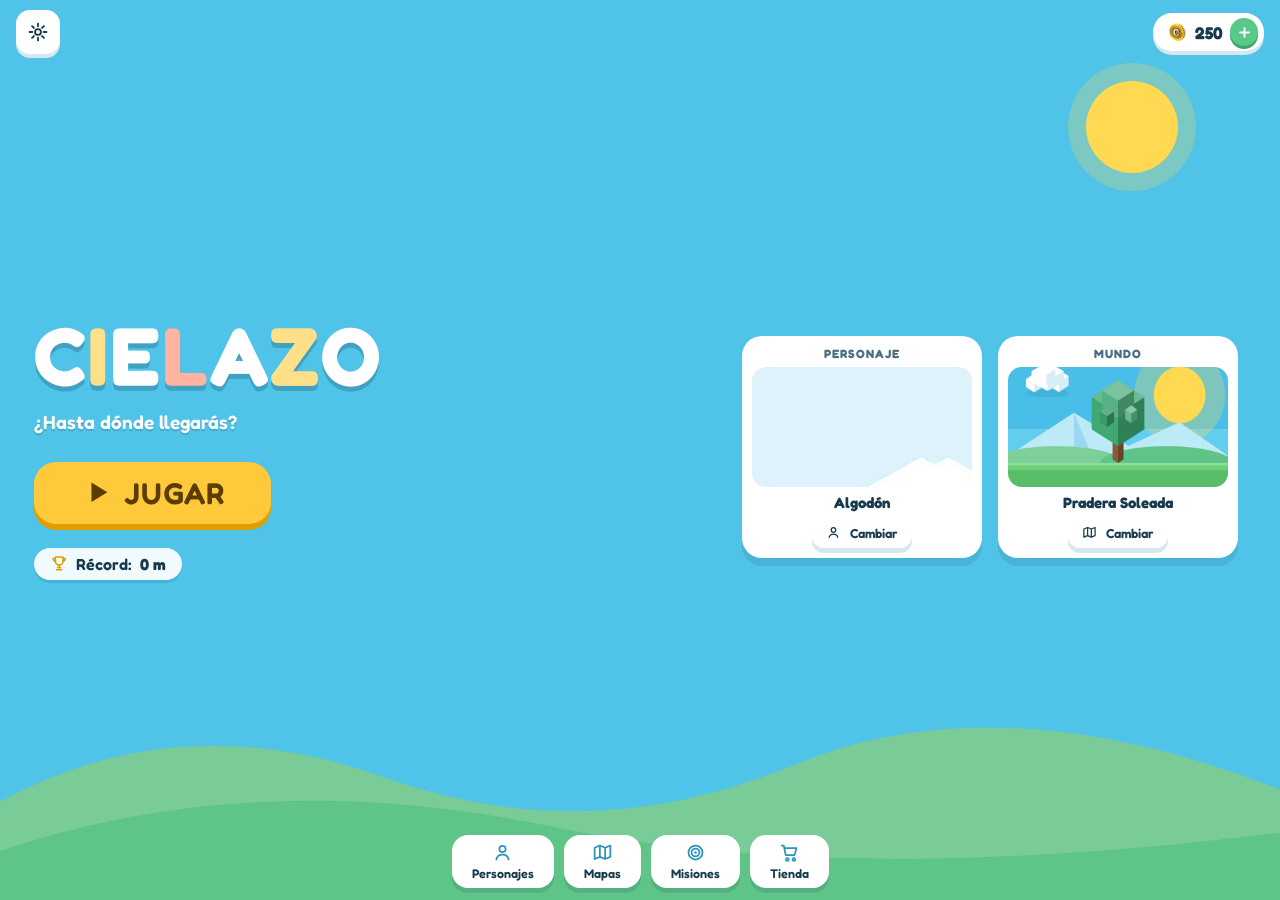
==== src/pages/home.html @ d3055c18 "Add files via upload" ====
<!DOCTYPE html>
<html lang="es">
<head>
<meta charset="UTF-8">
<meta name="viewport" content="width=device-width, initial-scale=1, maximum-scale=1, user-scalable=no, viewport-fit=cover">
<title>Cielazo — Inicio</title>
<link rel="icon" href="data:,">
<link href="https://fonts.googleapis.com/css2?family=Fredoka:wght@400;500;600;700&display=swap" rel="stylesheet">
<link rel="stylesheet" href="../assets/styles/base.css">
<link rel="stylesheet" href="../assets/styles/home.css">
</head>
<body>
<div id="rotate"><div><span class="ic big" data-icon="rotate"></span><p>Gira tu dispositivo<br>para jugar</p></div></div>

<div class="bg-scene">
  <div class="sun"></div>
  <svg class="hills" viewBox="0 0 1000 220" preserveAspectRatio="none">
    <path d="M0 140 Q140 60 300 120 T620 110 T1000 130 V220 H0 Z" fill="#79CB97"/>
    <path d="M0 180 Q200 110 430 160 T1000 165 V220 H0 Z" fill="#5FC487"/>
  </svg>
  <div class="bg-cloud b1"></div><div class="bg-cloud b2"></div><div class="bg-cloud b3"></div>
</div>

<header class="topbar">
  <!--<div class="logo-mini">CIELAZO</div>-->
  <button id="btn-settings" class="icon-btn" aria-label="Ajustes"><span class="ic" data-icon="gear"></span></button>
  <div class="wallet">
    <span class="ic" data-icon="coin"></span><b id="wallet-amount">0</b>
    <button class="add" id="btn-add-coins" aria-label="Comprar monedas"><span class="ic" data-icon="plus"></span></button>
  </div>
</header>

<main class="home-wrap">
  <section class="hero">
    <h1 class="logo"><span class="w">C</span><span class="y">I</span><span class="w">E</span><span class="c">L</span><span class="w">A</span><span class="y">Z</span><span class="w">O</span></h1>
    <p class="tag" style="margin-bottom: 15px;">¿Hasta dónde llegarás?</p>
    <button id="btn-play" class="btn btn-primary btn-big" style="margin-bottom: 10px;">
      <span class="ic" data-icon="play"></span>JUGAR
    </button>
    <div class="chip"><span class="ic gold" data-icon="trophy"></span>Récord: <b id="best">0 m</b></div>
  </section>

  <aside class="equip">
    <div class="card equip-card">
      <div class="eq-t">Personaje</div>
      <div id="eq-char" class="eq-visual"></div>
      <div id="eq-char-name" class="eq-name">—</div>
      <a class="btn btn-ghost" href="characters.html"><span class="ic" data-icon="person"></span>Cambiar</a>
    </div>
    <div class="card equip-card">
      <div class="eq-t">Mundo</div>
      <div class="eq-visual"><canvas id="eq-map" width="360" height="180"></canvas></div>
      <div id="eq-map-name" class="eq-name">—</div>
      <a class="btn btn-ghost" href="maps.html"><span class="ic" data-icon="map"></span>Cambiar</a>
    </div>
  </aside>

  <nav class="dock">
    <a class="dock-btn" href="characters.html"><span class="ic" data-icon="person"></span>Personajes</a>
    <a class="dock-btn" href="maps.html"><span class="ic" data-icon="map"></span>Mapas</a>
    <button id="btn-missions" class="dock-btn"><span class="ic" data-icon="target"></span>Misiones<i id="miss-dot" class="dot hidden"></i></button>
    <a class="dock-btn" href="shop.html"><span class="ic" data-icon="cart"></span>Tienda</a>
  </nav>
</main>

<script src="../assets/scripts/utils.js"></script>
<script src="../assets/scripts/storage.js"></script>
<script src="../assets/scripts/audio.js"></script>
<script src="../assets/scripts/ui.js"></script>
<script src="../assets/json/config.js"></script>
<script src="../assets/json/characters.js"></script>
<script src="../assets/json/maps.js"></script>
<script src="../assets/json/shop.js"></script>
<script src="../assets/scripts/db.js"></script>
<script src="../assets/scripts/world.js"></script>
<script src="../assets/scripts/page-home.js"></script>
</body>
</html>
---- src/assets/styles/base.css ----
:root {
  --sky: #4FC3E8;
  --sky-deep: #2E93BC;
  --ink: #173A4F;
  --ink2: #4A6E82;
  --card: #FFFFFF;
  --card2: #EAF7FD;
  --sun: #FFC93C;
  --sunD: #E09E00;
  --coral: #FF6B57;
  --coralD: #D14A38;
  --grass: #59C98A;
  --grassD: #3EA46D;
  --line: #D7E7F0;
}

* {
  box-sizing: border-box;
  -webkit-tap-highlight-color: transparent;
}

html,
body {
  height: 100%;
}

body {
  margin: 0;
  overflow: hidden;
  background: var(--sky);
  color: var(--ink);
  font-family: 'Fredoka', 'Trebuchet MS', sans-serif;
  -webkit-user-select: none;
  user-select: none;
  -webkit-touch-callout: none;
}

.hidden {
  display: none !important;
}

.ic {
  display: inline-flex;
  width: 1.15em;
  height: 1.15em;
  flex: none;
}

.ic svg {
  width: 100%;
  height: 100%;
  display: block;
}

.ic img {
  width: 100%;
  height: 100%;
  display: block;
  object-fit: contain;
}

.ic.big {
  width: 64px;
  height: 64px;
}

.ic.gold {
  color: var(--sunD);
}

/* ---------- Botones tipo juguete ---------- */
.btn {
  border: 0;
  cursor: pointer;
  text-decoration: none;
  display: inline-flex;
  align-items: center;
  justify-content: center;
  gap: 9px;
  font: 600 16px 'Fredoka', sans-serif;
  color: var(--ink);
  background: #fff;
  padding: 11px 20px;
  border-radius: 16px;
  box-shadow: 0 5px 0 var(--line);
  transition: transform .08s, box-shadow .08s;
}

.btn:active {
  transform: translateY(4px);
  box-shadow: 0 1px 0 var(--line);
}

.btn:disabled {
  opacity: .55;
  filter: saturate(.35);
  pointer-events: none;
}

.btn-primary {
  background: var(--sun);
  box-shadow: 0 6px 0 var(--sunD);
  color: #5C3D00;
}

.btn-primary:active {
  box-shadow: 0 1px 0 var(--sunD);
}

.btn-coral {
  background: var(--coral);
  box-shadow: 0 6px 0 var(--coralD);
  color: #fff;
}

.btn-coral:active {
  box-shadow: 0 1px 0 var(--coralD);
}

.btn-danger {
  background: #EE5A5A;
  box-shadow: 0 6px 0 #C23E3E;
  color: #fff;
}

.btn-big {
  font-size: clamp(19px, 4.2vh, 30px);
  padding: 13px 46px;
  border-radius: 22px;
  letter-spacing: 1px;
}

.icon-btn {
  width: 44px;
  height: 44px;
  border-radius: 14px;
  border: 0;
  cursor: pointer;
  background: #fff;
  color: var(--ink);
  box-shadow: 0 4px 0 var(--line);
  display: grid;
  place-items: center;
  font: inherit;
}

.icon-btn .ic {
  width: 22px;
  height: 22px;
}

.icon-btn:active {
  transform: translateY(3px);
  box-shadow: 0 1px 0 var(--line);
}

/* ---------- Barra superior ---------- */
.topbar {
  display: flex;
  align-items: center;
  gap: 12px;
  padding: calc(10px + env(safe-area-inset-top)) 16px 6px;
  position: relative;
  z-index: 5;
}

.topbar .ttl {
  font-weight: 700;
  font-size: clamp(20px, 4.4vh, 30px);
}

.logo-mini {
  font-weight: 700;
  letter-spacing: 2px;
  font-size: 18px;
  color: #fff;
  text-shadow: 0 3px 0 rgba(23, 58, 79, .25);
  margin-right: auto;
}

.topbar .icon-btn {
  margin-right: auto;
}

.topbar .ttl+.wallet {
  margin-left: auto;
}

.topbar .logo-mini~.icon-btn {
  margin-right: 0;
}

.topbar .icon-btn:not(:first-child) {
  margin-right: 0;
  margin-left: auto;
}

.topbar:has(.logo-mini) .icon-btn {
  margin-left: 0;
}

.wallet {
  margin-left: auto;
  display: flex;
  align-items: center;
  gap: 7px;
  background: #fff;
  border-radius: 999px;
  padding: 5px 6px 5px 13px;
  box-shadow: 0 4px 0 var(--line);
  font-weight: 700;
  font-size: 17px;
}

.wallet .ic {
  width: 22px;
  height: 22px;
}

.wallet .add {
  width: 28px;
  height: 28px;
  border-radius: 50%;
  border: 0;
  background: var(--grass);
  color: #fff;
  cursor: pointer;
  display: grid;
  place-items: center;
  box-shadow: 0 3px 0 var(--grassD);
}

.wallet .add .ic {
  width: 15px;
  height: 15px;
}

.wallet .add:active {
  transform: translateY(2px);
  box-shadow: none;
}

/* ---------- Tarjetas / chips ---------- */
.card {
  background: var(--card);
  border-radius: 20px;
  box-shadow: 0 8px 0 rgba(23, 58, 79, .10);
  padding: 14px;
}

.chip {
  display: inline-flex;
  align-items: center;
  gap: 8px;
  background: rgba(255, 255, 255, .92);
  border-radius: 999px;
  padding: 6px 16px;
  font-weight: 600;
  box-shadow: 0 3px 0 rgba(23, 58, 79, .12);
}

/* ---------- Modales y toast ---------- */
.mb {
  position: fixed;
  inset: 0;
  z-index: 60;
  background: rgba(12, 42, 60, .45);
  backdrop-filter: blur(3px);
  display: grid;
  place-items: center;
  animation: fade .18s;
  padding: 14px;
}

.modal {
  width: min(560px, 94vw);
  max-height: 86vh;
  overflow: auto;
  background: var(--card);
  border-radius: 22px;
  padding: 18px 20px;
  box-shadow: 0 18px 44px rgba(8, 35, 52, .30);
  animation: pop .24s cubic-bezier(.2, 1.5, .4, 1);
}

.modal h3 {
  margin: 0 0 10px;
  display: flex;
  align-items: center;
  gap: 10px;
  font-size: 21px;
}

.modal h3 .ic {
  color: var(--sky-deep);
}

.modal p {
  margin: 6px 0;
  color: var(--ink2);
  line-height: 1.45;
}

.m-actions {
  display: flex;
  gap: 10px;
  justify-content: flex-end;
  flex-wrap: wrap;
  margin-top: 14px;
}

@keyframes fade {
  from {
    opacity: 0
  }
}

@keyframes pop {
  from {
    transform: scale(.85);
    opacity: 0
  }
}

.toast {
  position: fixed;
  top: calc(12px + env(safe-area-inset-top));
  left: 50%;
  transform: translate(-50%, -10px);
  background: var(--ink);
  color: #fff;
  padding: 9px 18px;
  border-radius: 999px;
  z-index: 90;
  display: flex;
  gap: 9px;
  align-items: center;
  font-weight: 600;
  opacity: 0;
  transition: .25s;
  pointer-events: none;
  max-width: 90vw;
}

.toast.show {
  opacity: 1;
  transform: translate(-50%, 0);
}

.toast .ic {
  color: var(--sun);
}

/* ---------- Switch ---------- */
.sw {
  appearance: none;
  width: 46px;
  height: 26px;
  border-radius: 999px;
  background: #C9DBE6;
  position: relative;
  transition: .2s;
  cursor: pointer;
  flex: none;
}

.sw::after {
  content: '';
  position: absolute;
  top: 3px;
  left: 3px;
  width: 20px;
  height: 20px;
  border-radius: 50%;
  background: #fff;
  transition: .2s;
  box-shadow: 0 2px 0 rgba(23, 58, 79, .18);
}

.sw:checked {
  background: var(--grass);
}

.sw:checked::after {
  left: 23px;
}

.row-set {
  display: flex;
  align-items: center;
  gap: 10px;
  padding: 10px 2px;
  font-weight: 600;
}

.row-set .ic {
  color: var(--ink2);
}

.row-set input {
  margin-left: auto;
}

.set-ver {
  text-align: center;
  color: var(--ink2);
  font-size: 12px;
  margin-top: 10px;
  opacity: .8;
}

/* ---------- Páginas internas ---------- */
.page {
  height: 100dvh;
  display: flex;
  flex-direction: column;
}

.hint {
  margin: 2px 18px 4px;
  color: var(--ink2);
  font-weight: 500;
  font-size: 14px;
}

/* ---------- Overlay de orientación ---------- */
#rotate {
  position: fixed;
  inset: 0;
  z-index: 200;
  background: var(--sky);
  color: #fff;
  display: none;
  place-items: center;
  text-align: center;
}

#rotate .big {
  animation: tilt 1.6s ease-in-out infinite;
}

#rotate p {
  font-size: 20px;
  font-weight: 600;
  line-height: 1.35;
}

@keyframes tilt {

  0%,
  20% {
    transform: rotate(0)
  }

  55%,
  80% {
    transform: rotate(-90deg)
  }

  100% {
    transform: rotate(-90deg)
  }
}

@media (orientation:portrait) {
  #rotate {
    display: grid;
  }
}
---- src/assets/styles/home.css ----
.bg-scene {
  position: fixed;
  inset: 0;
  overflow: hidden;
}

.bg-scene .sun {
  position: absolute;
  top: 9%;
  right: 8%;
  width: clamp(56px, 12vh, 92px);
  height: clamp(56px, 12vh, 92px);
  border-radius: 50%;
  background: #FFD951;
  box-shadow: 0 0 0 18px rgba(255, 217, 81, .25);
}

.bg-scene .hills {
  position: absolute;
  left: 0;
  right: 0;
  bottom: 0;
  width: 100%;
  height: 30%;
}

.bg-cloud {
  position: absolute;
  background: #fff;
  border-radius: 999px;
  opacity: .92;
}

.bg-cloud::before,
.bg-cloud::after {
  content: '';
  position: absolute;
  background: #fff;
  border-radius: 50%;
  bottom: 38%;
}

.bg-cloud::before {
  width: 58%;
  height: 132%;
  left: 12%;
}

.bg-cloud::after {
  width: 42%;
  height: 100%;
  right: 12%;
}

.b1 {
  width: 140px;
  height: 42px;
  top: 14%;
  left: -160px;
  animation: fly 38s linear infinite;
}

.b2 {
  width: 96px;
  height: 30px;
  top: 38%;
  left: -120px;
  animation: fly 52s linear infinite 12s;
  opacity: .7;
}

.b3 {
  width: 110px;
  height: 34px;
  top: 60%;
  left: -140px;
  animation: fly 46s linear infinite 26s;
  opacity: .55;
}

@keyframes fly {
  to {
    transform: translateX(calc(100vw + 220px));
  }
}

.home-wrap {
  position: relative;
  z-index: 2;
  height: calc(100dvh - 60px);
  display: grid;
  grid-template-columns: 1.15fr .85fr;
  grid-template-rows: 1fr auto;
  padding: 4px clamp(14px, 3vw, 34px) calc(12px + env(safe-area-inset-bottom));
  gap: 6px;
}

.hero {
  display: flex;
  flex-direction: column;
  justify-content: center;
  align-items: flex-start;
  gap: clamp(6px, 1.8vh, 14px);
}

.logo {
  margin: 0;
  display: flex;
  font-size: clamp(38px, 10.5vh, 82px);
  font-weight: 700;
  letter-spacing: 2px;
  line-height: 1;
  text-shadow: 0 5px 0 rgba(23, 58, 79, .25);
}

.logo span {
  display: inline-block;
  animation: bob 2.8s ease-in-out infinite;
}

.logo .w {
  color: #fff;
}

.logo .y {
  color: #FFE08A;
  animation-delay: .35s;
}

.logo .c {
  color: #FFB3A0;
  animation-delay: .7s;
}

@keyframes bob {

  0%,
  100% {
    transform: translateY(0)
  }

  50% {
    transform: translateY(-7px)
  }
}

.tag {
  margin: 0;
  color: #fff;
  font-weight: 600;
  font-size: clamp(13px, 2.6vh, 19px);
  text-shadow: 0 2px 0 rgba(23, 58, 79, .2);
}

.equip {
  display: flex;
  gap: clamp(8px, 1.4vw, 16px);
  align-items: center;
  justify-content: center;
}

.equip-card {
  display: flex;
  flex-direction: column;
  align-items: center;
  gap: 6px;
  width: min(240px, 21vw);
  padding: 10px;
}

.eq-t {
  font-size: 12px;
  font-weight: 700;
  letter-spacing: 1px;
  color: var(--ink2);
  text-transform: uppercase;
}

.eq-visual {
  width: 100%;
  height: clamp(74px, 17vh, 120px);
  background: #DDF2FB;
  border-radius: 14px;
  display: grid;
  place-items: center;
  overflow: hidden;
}

.eq-visual img {
  height: 88%;
  filter: drop-shadow(0 5px 0 rgba(23, 58, 79, .12));
}

.eq-visual canvas {
  width: 100%;
  height: 100%;
}

.eq-name {
  font-weight: 700;
  font-size: 15px;
}

.equip-card .btn {
  padding: 7px 14px;
  font-size: 13px;
  border-radius: 12px;
}

.dock {
  grid-column: 1/-1;
  display: flex;
  gap: 10px;
  justify-content: center;
  flex-wrap: wrap;
}

.dock-btn {
  position: relative;
  display: flex;
  flex-direction: column;
  align-items: center;
  gap: 3px;
  text-decoration: none;
  cursor: pointer;
  background: #fff;
  border: 0;
  border-radius: 16px;
  padding: 7px 20px;
  font: 600 12.5px 'Fredoka', sans-serif;
  color: var(--ink);
  box-shadow: 0 5px 0 rgba(23, 58, 79, .14);
}

.dock-btn .ic {
  width: 21px;
  height: 21px;
  color: var(--sky-deep);
}

.dock-btn:active {
  transform: translateY(3px);
  box-shadow: 0 1px 0 rgba(23, 58, 79, .14);
}

.dot {
  position: absolute;
  top: 6px;
  right: 8px;
  width: 10px;
  height: 10px;
  border-radius: 50%;
  background: var(--coral);
  border: 2px solid #fff;
}

@media (max-height:420px) {
  .equip-card .btn {
    display: none;
  }

  .dock-btn {
    padding: 6px 14px;
  }
}

/* ---- Modal de misiones ---- */
.missions-modal .modal {
  width: min(480px, 94vw);
}

.mis {
  padding: 10px 2px;
  border-bottom: 2px dashed var(--line);
}

.mis:last-of-type {
  border-bottom: 0;
}

.mis-t {
  display: flex;
  justify-content: space-between;
  align-items: center;
  gap: 10px;
  font-weight: 600;
  font-size: 14.5px;
}

.mis-r {
  display: inline-flex;
  align-items: center;
  gap: 5px;
  color: var(--sunD);
  flex: none;
}

.mis-r::before {
  content: '';
  width: 13px;
  height: 13px;
  border-radius: 50%;
  background: #FFC93C;
  box-shadow: inset -2px -2px 0 #D98E00, inset 2px 2px 0 #FFE08A;
}

.bar {
  height: 9px;
  border-radius: 99px;
  background: #E4EEF4;
  overflow: hidden;
  margin: 7px 0 5px;
}

.bar i {
  display: block;
  height: 100%;
  background: var(--grass);
  border-radius: 99px;
}

.mis-p {
  font-size: 12.5px;
  color: var(--ink2);
  font-weight: 600;
}

.mis-ok {
  font-size: 12.5px;
  font-weight: 700;
  color: var(--grassD);
}

.mis-claim {
  padding: 7px 14px;
  font-size: 13.5px;
  border-radius: 12px;
}
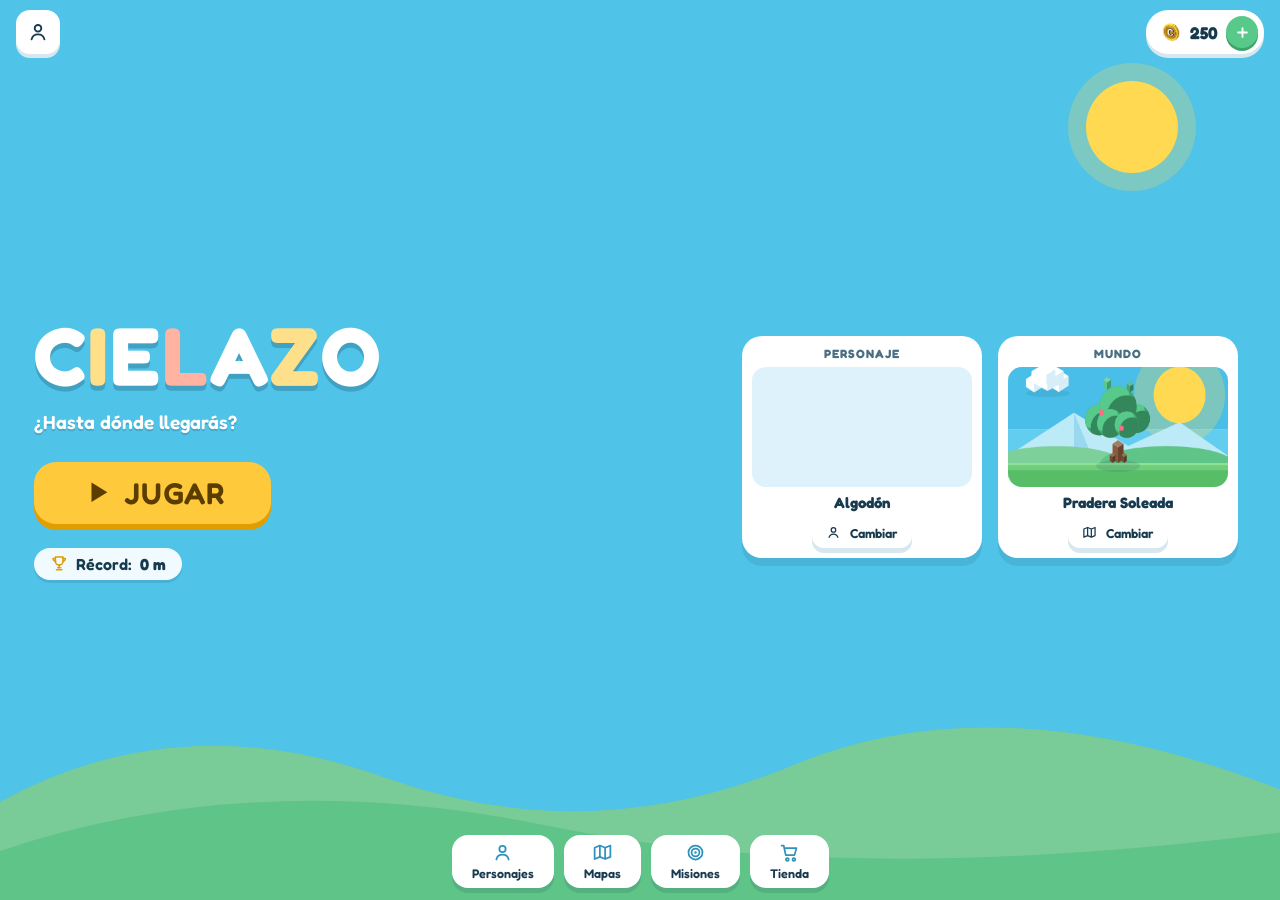
==== commit f94c88b7: "Add files via upload" ====
--- a/src/pages/home.html
+++ b/src/pages/home.html
@@ -22,8 +22,7 @@
 </div>
 
 <header class="topbar">
-  <!--<div class="logo-mini">CIELAZO</div>-->
-  <button id="btn-settings" class="icon-btn" aria-label="Ajustes"><span class="ic" data-icon="gear"></span></button>
+  <button id="btn-settings" class="icon-btn" aria-label="Tu perfil"><span class="ic" data-icon="person"></span></button>
   <div class="wallet">
     <span class="ic" data-icon="coin"></span><b id="wallet-amount">0</b>
     <button class="add" id="btn-add-coins" aria-label="Comprar monedas"><span class="ic" data-icon="plus"></span></button>
--- a/src/assets/styles/base.css
+++ b/src/assets/styles/base.css
@@ -203,10 +203,11 @@
   margin-left: auto;
   display: flex;
   align-items: center;
-  gap: 7px;
+  gap: 8px;
   background: #fff;
   border-radius: 999px;
-  padding: 5px 6px 5px 13px;
+  height: 44px;
+  padding: 0 6px 0 14px;
   box-shadow: 0 4px 0 var(--line);
   font-weight: 700;
   font-size: 17px;
@@ -218,8 +219,8 @@
 }
 
 .wallet .add {
-  width: 28px;
-  height: 28px;
+  width: 32px;
+  height: 32px;
   border-radius: 50%;
   border: 0;
   background: var(--grass);
@@ -228,6 +229,11 @@
   display: grid;
   place-items: center;
   box-shadow: 0 3px 0 var(--grassD);
+}
+
+.wallet .add .ic {
+  width: 16px;
+  height: 16px;
 }
 
 .wallet .add .ic {
@@ -466,4 +472,9 @@
   #rotate {
     display: grid;
   }
-}+}
+
+.prof-stats{ display:flex; gap:8px; margin:2px 0 10px; }
+.pf{ flex:1; background:var(--card2); border-radius:14px; padding:9px 6px; text-align:center; }
+.pf b{ display:block; font-size:16px; }
+.pf i{ font-style:normal; font-size:10.5px; font-weight:700; letter-spacing:.8px; text-transform:uppercase; color:var(--ink2); }
